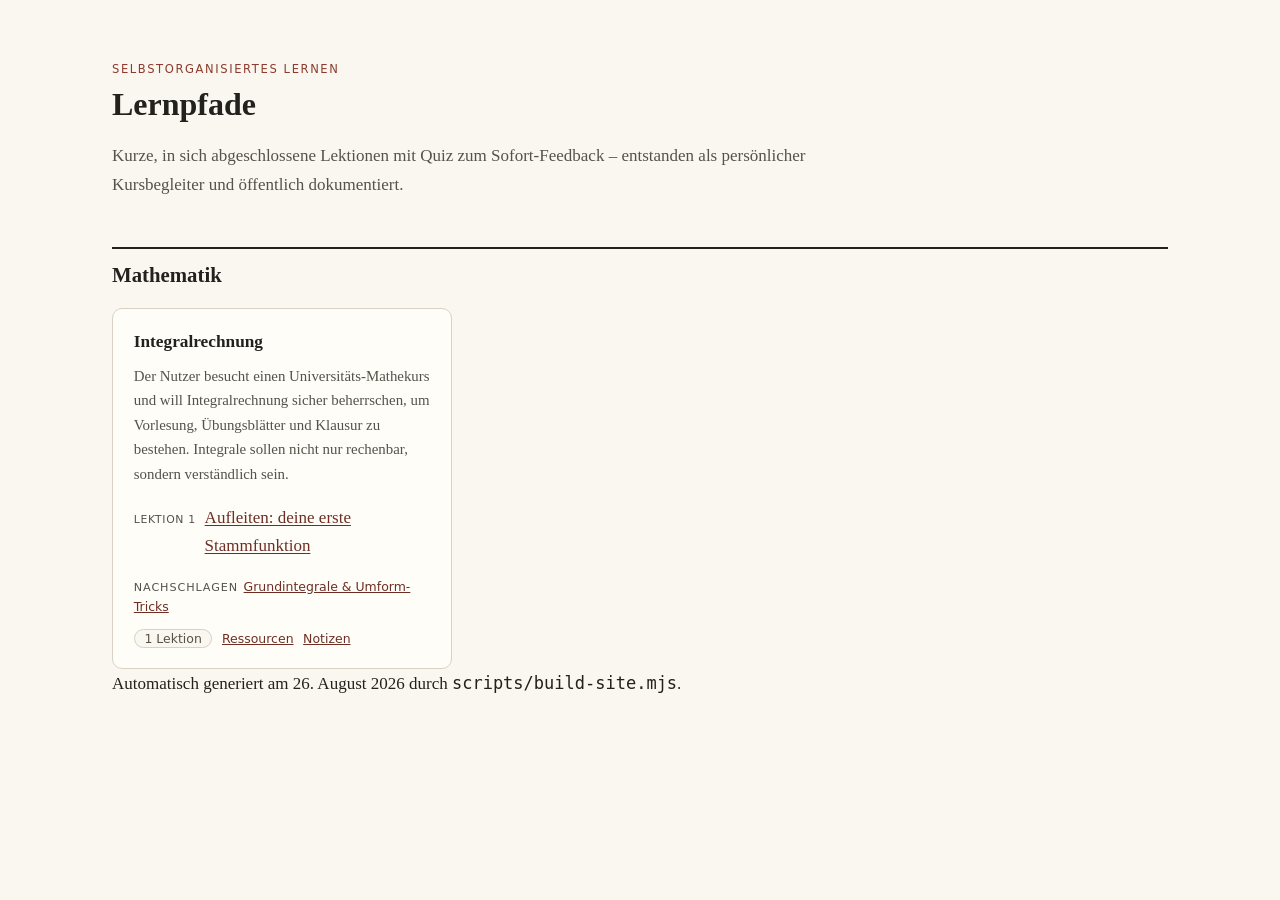
==== index.html @ 937157a7 "Learning workspace: Integralrechnung + statische Landing-Page + GitHub-Pages-Deploy" ====
<!DOCTYPE html>
<html lang="de">
<head>
<meta charset="UTF-8">
<meta name="viewport" content="width=device-width, initial-scale=1.0">
<title>Lernpfade</title>
<link rel="icon" href="data:image/svg+xml,<svg xmlns='http://www.w3.org/2000/svg' viewBox='0 0 100 100'><text y='.9em' font-size='90'>🎓</text></svg>">
<style>
  :root{--paper:#faf7f0;--ink:#22211e;--ink-soft:#55524a;--accent:#8c3b2e;
        --accent-dark:#6e2e24;--line:#d9d2c4;--card:#fffdf8;
        --serif:Georgia,'Iowan Old Style','Palatino Linotype',Palatino,'Times New Roman',serif;
        --sans:system-ui,-apple-system,'Segoe UI',Roboto,sans-serif}
  *{box-sizing:border-box}
  body{margin:0;padding:3rem 1.25rem 5rem;background:var(--paper);color:var(--ink);
       font-family:var(--serif);font-size:17px;line-height:1.65}
  main,footer{max-width:66rem;margin-left:auto;margin-right:auto}
  .kicker{font-family:var(--sans);font-size:.72rem;letter-spacing:.14em;text-transform:uppercase;
          color:var(--accent);margin-bottom:.4rem}
  h1{font-size:2rem;line-height:1.2;margin:0 0 1.2rem;font-weight:700}
  .intro{max-width:44rem;color:var(--ink-soft)}
  h2.subject{font-size:1.3rem;margin:3rem 0 1rem;padding-top:.6rem;border-top:2px solid var(--ink)}
  .grid{display:grid;grid-template-columns:repeat(auto-fill,minmax(19rem,1fr));gap:1.1rem}
  .card{background:var(--card);border:1px solid var(--line);border-radius:10px;padding:1.15rem 1.3rem}
  h3{margin:0;font-size:1.08rem}
  .card-title{text-decoration:none;color:var(--ink)}
  .card-title:hover{color:var(--accent-dark)}
  .why{color:var(--ink-soft);font-size:.93rem;margin:.45rem 0 .8rem}
  ol.lessons{list-style:none;margin:.2rem 0 .6rem;padding:0}
  ol.lessons li{padding:.32rem 0;border-bottom:1px dotted var(--line);
                display:flex;align-items:baseline;gap:.55rem}
  ol.lessons li:last-child{border-bottom:none}
  ol.lessons a{color:var(--accent-dark);text-decoration-thickness:1px;text-underline-offset:2px}
  ol.lessons a:hover{color:var(--accent)}
  .badge{font-family:var(--sans);font-size:.68rem;letter-spacing:.06em;text-transform:uppercase;
         color:var(--ink-soft);white-space:nowrap}
  .ref-row,.meta-row{font-family:var(--sans);font-size:.78rem;color:var(--ink-soft);margin:.7rem 0 0}
  .ref-row a,.meta-row a{color:var(--accent-dark);margin-left:.35rem}
  .ref-label{letter-spacing:.08em;text-transform:uppercase;font-size:.7rem}
  .meta-count{background:var(--paper);border:1px solid var(--line);border-radius:99px;padding:.05rem .6rem}
  @media print{body{background:#fff;padding:0}}
</style>
</head>
<body>
<main>
  <p class="kicker">Selbstorganisiertes Lernen</p>
  <h1>Lernpfade</h1>
  <p class="intro">Kurze, in sich abgeschlossene Lektionen mit Quiz zum Sofort-Feedback –
     entstanden als persönlicher Kursbegleiter und öffentlich dokumentiert.</p>

  <h2 class="subject">Mathematik</h2>
  <div class="grid">
<section class="card">
    <h3><a class="card-title" href="mathematik/integralrechnung/lessons/0001-stammfunktion-bilden.html">Integralrechnung</a></h3>
    <p class="why">Der Nutzer besucht einen Universitäts-Mathekurs und will Integralrechnung sicher beherrschen, um Vorlesung, Übungsblätter und Klausur zu bestehen. Integrale sollen nicht nur rechenbar, sondern verständlich sein.</p>
    
      <ol class="lessons">
        <li><span class="badge">Lektion 1</span><a href="mathematik/integralrechnung/lessons/0001-stammfunktion-bilden.html">Aufleiten: deine erste Stammfunktion</a></li>
      </ol>
    
      <p class="ref-row"><span class="ref-label">Nachschlagen</span><a href="mathematik/integralrechnung/reference/grundintegrale.html">Grundintegrale &amp; Umform-Tricks</a></p>
    <p class="meta-row"><span class="meta-count">1 Lektion</span>
      <a href="mathematik/integralrechnung/RESOURCES.md">Ressourcen</a>
      <a href="mathematik/integralrechnung/NOTES.md">Notizen</a>
    </p>
  </section>
  </div>
</main>
<footer>Automatisch generiert am 26. August 2026 durch <code>scripts/build-site.mjs</code>.</footer>
</body>
</html>
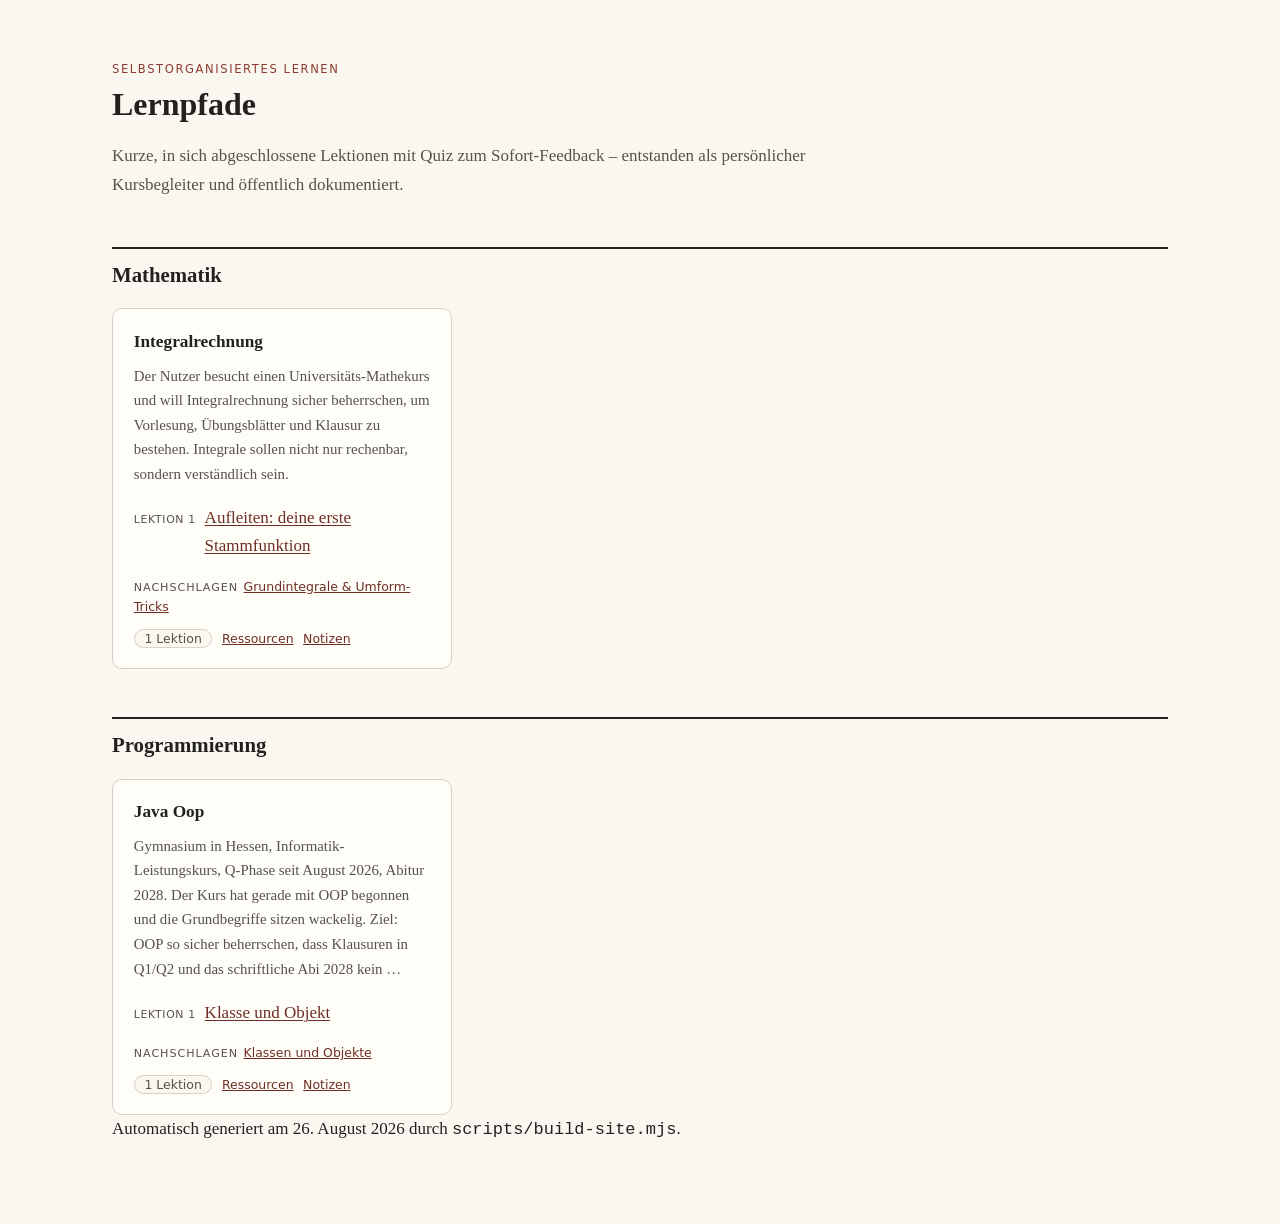
==== commit 7dbbacb7: "Java-OOP: Missionsinterview, Ressourcen, Lektion 1 Klasse und Objekt + Glossar" ====
--- a/index.html
+++ b/index.html
@@ -64,6 +64,23 @@
     </p>
   </section>
   </div>
+  <h2 class="subject">Programmierung</h2>
+  <div class="grid">
+<section class="card">
+    <h3><a class="card-title" href="programmierung/java-oop/lessons/0001-klassen-und-objekte.html">Java Oop</a></h3>
+    <p class="why">Gymnasium in Hessen, Informatik-Leistungskurs, Q-Phase seit August 2026, Abitur 2028. Der Kurs hat gerade mit OOP begonnen und die Grundbegriffe sitzen wackelig. Ziel: OOP so sicher beherrschen, dass Klausuren in Q1/Q2 und das schriftliche Abi 2028 kein …</p>
+    
+      <ol class="lessons">
+        <li><span class="badge">Lektion 1</span><a href="programmierung/java-oop/lessons/0001-klassen-und-objekte.html">Klasse und Objekt</a></li>
+      </ol>
+    
+      <p class="ref-row"><span class="ref-label">Nachschlagen</span><a href="programmierung/java-oop/reference/glossar-klassen-und-objekte.html">Klassen und Objekte</a></p>
+    <p class="meta-row"><span class="meta-count">1 Lektion</span>
+      <a href="programmierung/java-oop/RESOURCES.md">Ressourcen</a>
+      <a href="programmierung/java-oop/NOTES.md">Notizen</a>
+    </p>
+  </section>
+  </div>
 </main>
 <footer>Automatisch generiert am 26. August 2026 durch <code>scripts/build-site.mjs</code>.</footer>
 </body>
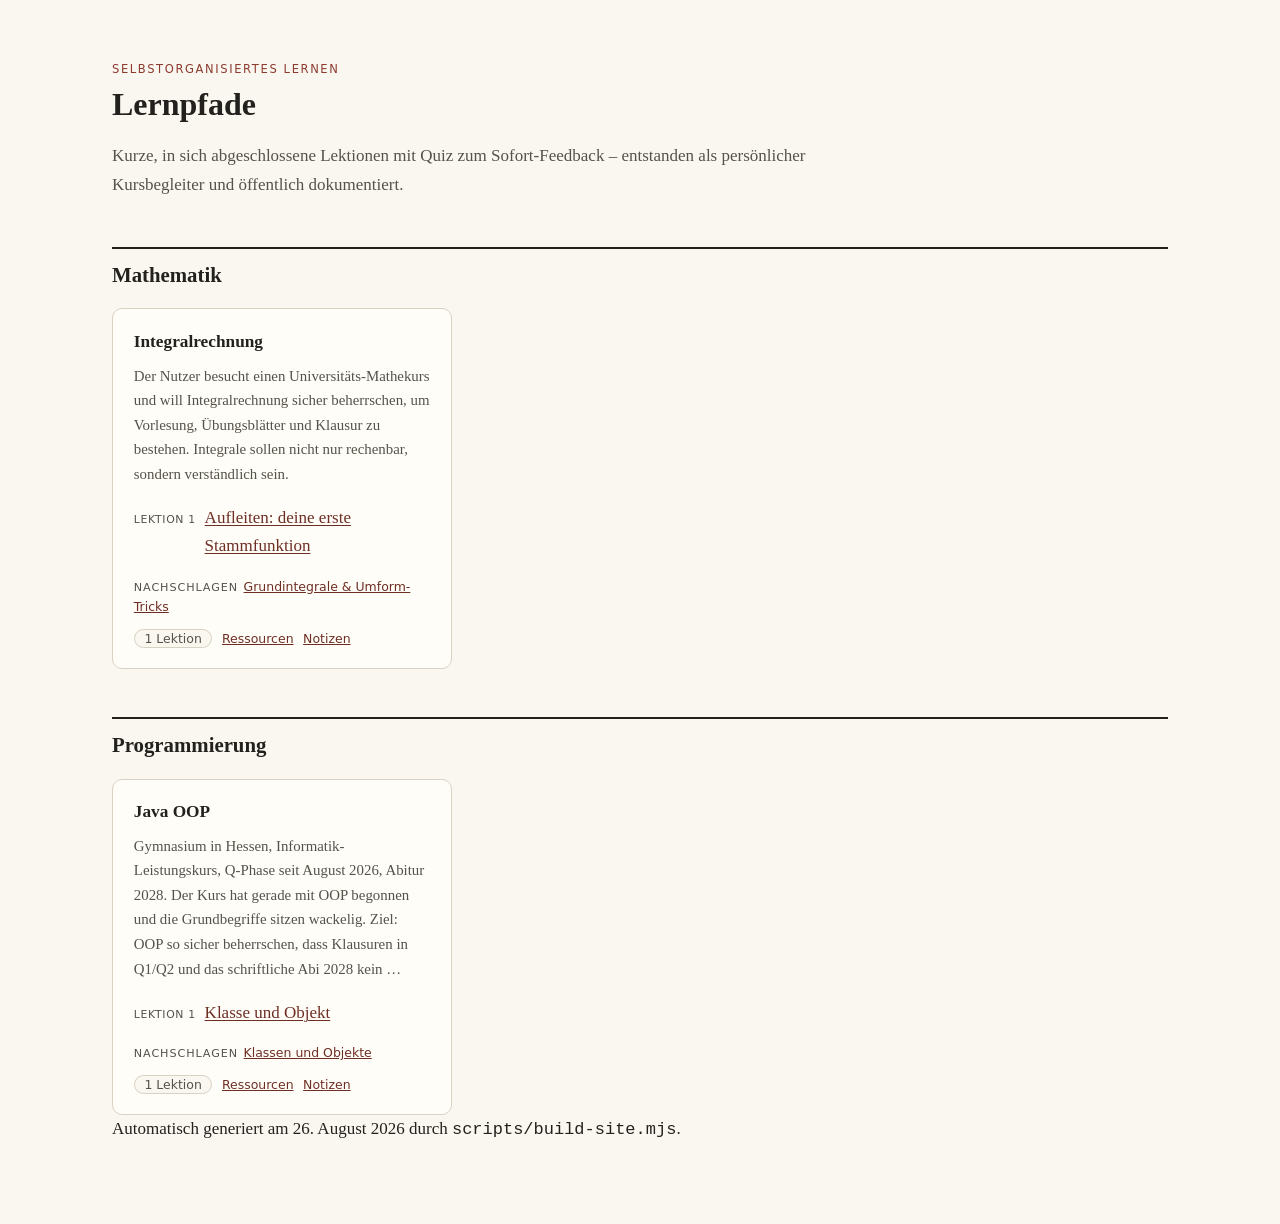
==== commit 6e122216: "Builder: Akronym-Erkennung fuer Labels (OOP statt Oop)" ====
--- a/index.html
+++ b/index.html
@@ -67,7 +67,7 @@
   <h2 class="subject">Programmierung</h2>
   <div class="grid">
 <section class="card">
-    <h3><a class="card-title" href="programmierung/java-oop/lessons/0001-klassen-und-objekte.html">Java Oop</a></h3>
+    <h3><a class="card-title" href="programmierung/java-oop/lessons/0001-klassen-und-objekte.html">Java OOP</a></h3>
     <p class="why">Gymnasium in Hessen, Informatik-Leistungskurs, Q-Phase seit August 2026, Abitur 2028. Der Kurs hat gerade mit OOP begonnen und die Grundbegriffe sitzen wackelig. Ziel: OOP so sicher beherrschen, dass Klausuren in Q1/Q2 und das schriftliche Abi 2028 kein …</p>
     
       <ol class="lessons">
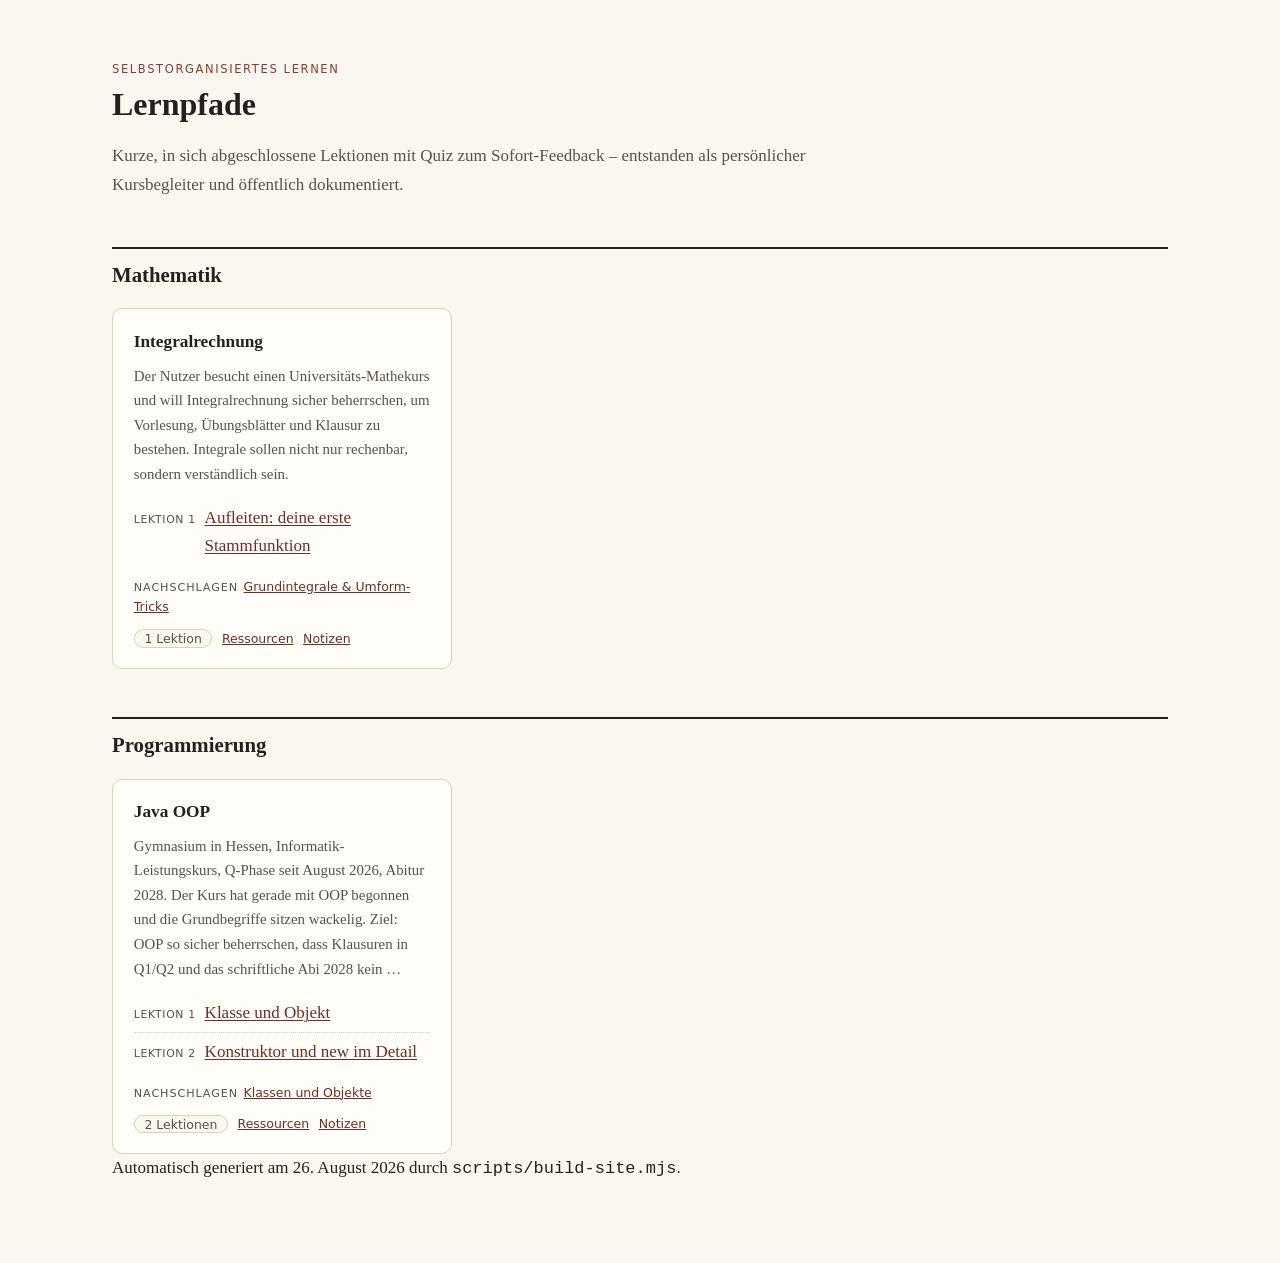
==== commit 3166acb6: "Java-OOP: LR 0002, Lektion 2 Konstruktor und new im Detail" ====
--- a/index.html
+++ b/index.html
@@ -72,10 +72,11 @@
     
       <ol class="lessons">
         <li><span class="badge">Lektion 1</span><a href="programmierung/java-oop/lessons/0001-klassen-und-objekte.html">Klasse und Objekt</a></li>
+        <li><span class="badge">Lektion 2</span><a href="programmierung/java-oop/lessons/0002-konstruktor-und-new.html">Konstruktor und new im Detail</a></li>
       </ol>
     
       <p class="ref-row"><span class="ref-label">Nachschlagen</span><a href="programmierung/java-oop/reference/glossar-klassen-und-objekte.html">Klassen und Objekte</a></p>
-    <p class="meta-row"><span class="meta-count">1 Lektion</span>
+    <p class="meta-row"><span class="meta-count">2 Lektionen</span>
       <a href="programmierung/java-oop/RESOURCES.md">Ressourcen</a>
       <a href="programmierung/java-oop/NOTES.md">Notizen</a>
     </p>
